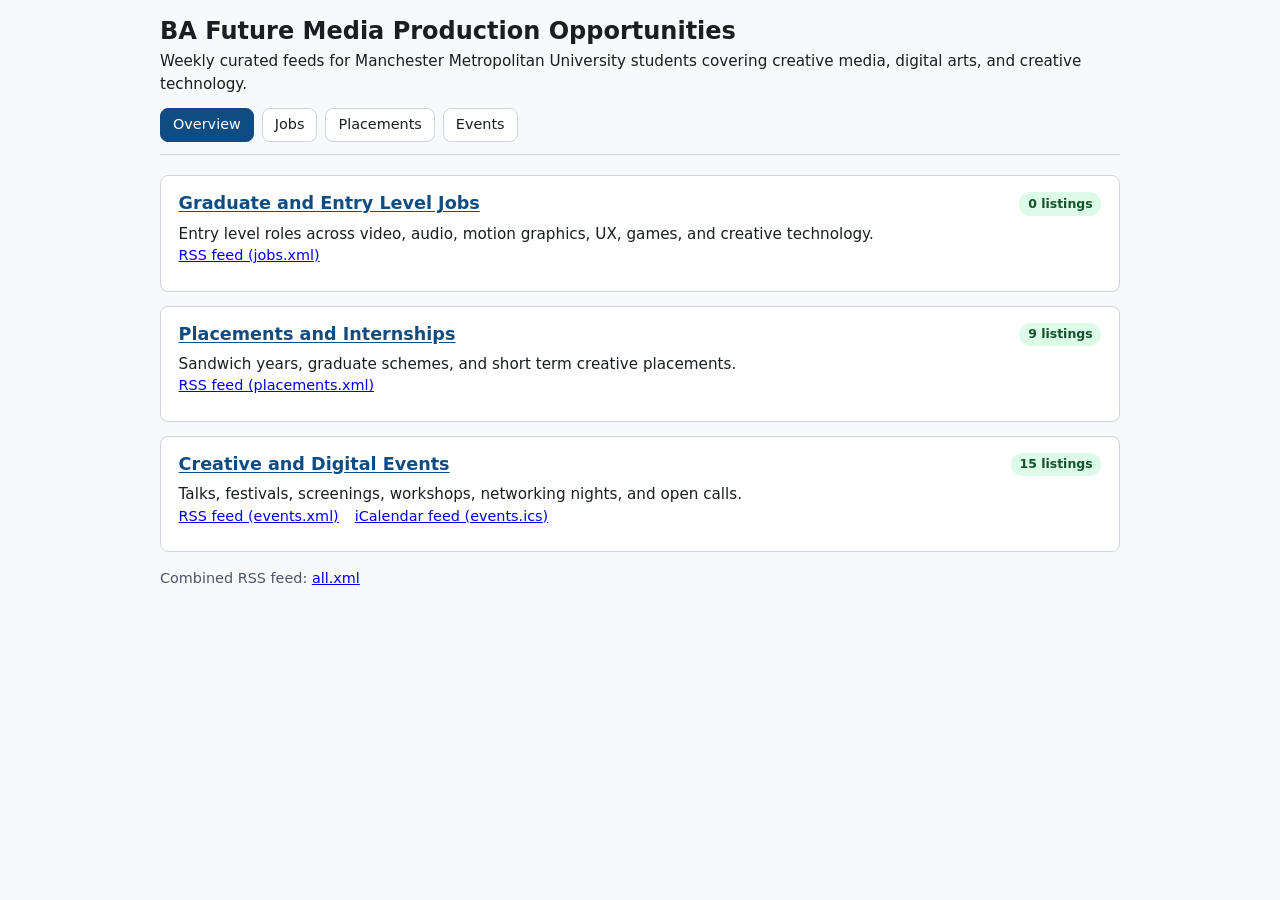
==== docs/index.html @ 9fe2b88a "Initial fmp-opportunities setup" ====
<!DOCTYPE html>
<html lang="en-GB">
<head>
  <meta charset="utf-8">
  <meta name="viewport" content="width=device-width, initial-scale=1">
  <title>FMP Opportunities Hub</title>
  <link rel="stylesheet" href="styles.css">
</head>
<body>
  <div class="container">
    <header class="page-header">
      <h1>BA Future Media Production Opportunities</h1>
      <p class="card-summary">
        Weekly curated feeds for Manchester Metropolitan University students covering creative media, digital arts, and creative technology.
      </p>
      <nav class="nav-links" aria-label="Opportunity feeds">
        <a href="index.html" aria-current="page">Overview</a>
        <a href="jobs.html">Jobs</a>
        <a href="placements.html">Placements</a>
        <a href="events.html">Events</a>
      </nav>
    </header>

    <main>
      <ul class="listings">
        <li class="card">
          <div class="card-header">
            <h2 class="card-title"><a href="jobs.html">Graduate and Entry Level Jobs</a></h2>
            <span class="badge badge-new" id="count-jobs">Loading</span>
          </div>
          <p class="card-summary">Entry level roles across video, audio, motion graphics, UX, games, and creative technology.</p>
          <p class="card-meta"><a href="jobs.xml">RSS feed (jobs.xml)</a></p>
        </li>
        <li class="card">
          <div class="card-header">
            <h2 class="card-title"><a href="placements.html">Placements and Internships</a></h2>
            <span class="badge badge-new" id="count-placements">Loading</span>
          </div>
          <p class="card-summary">Sandwich years, graduate schemes, and short term creative placements.</p>
          <p class="card-meta"><a href="placements.xml">RSS feed (placements.xml)</a></p>
        </li>
        <li class="card">
          <div class="card-header">
            <h2 class="card-title"><a href="events.html">Creative and Digital Events</a></h2>
            <span class="badge badge-new" id="count-events">Loading</span>
          </div>
          <p class="card-summary">Talks, festivals, screenings, workshops, networking nights, and open calls.</p>
          <p class="card-meta">
            <a href="events.xml">RSS feed (events.xml)</a>
            <a href="events.ics">iCalendar feed (events.ics)</a>
          </p>
        </li>
      </ul>
      <p class="status-bar" style="margin-top: 1rem;">
        Combined RSS feed: <a href="all.xml">all.xml</a>
      </p>
    </main>
  </div>
  <script>
    (function () {
      ["jobs", "placements", "events"].forEach(function (tool) {
        var el = document.getElementById("count-" + tool);
        if (!el) return;
        fetch(tool + ".json")
          .then(function (r) { return r.ok ? r.json() : null; })
          .then(function (data) {
            el.textContent = data && typeof data.count === "number"
              ? data.count + " listings"
              : "Not yet generated";
          })
          .catch(function () {
            el.textContent = "Not yet generated";
          });
      });
    })();
  </script>
</body>
</html>
---- docs/styles.css ----
:root {
  --bg: #f8f9fa;
  --surface: #ffffff;
  --text: #1a1d21;
  --muted: #4b5563;
  --border: #d1d5db;
  --accent: #0f4c81;
  --accent-contrast: #ffffff;
  --focus-ring: #2563eb;
  --badge-new-bg: #dcfce7;
  --badge-new-text: #14532d;
  --badge-soon-bg: #fef3c7;
  --badge-soon-text: #78350f;
  --badge-remote-bg: #e0f2fe;
  --badge-remote-text: #0c4a6e;
  --radius: 8px;
  --max-width: 960px;
}

*,
*::before,
*::after {
  box-sizing: border-box;
}

body {
  margin: 0;
  padding: 1rem;
  font-family: system-ui, -apple-system, "Segoe UI", Roboto, sans-serif;
  font-size: 1rem;
  line-height: 1.5;
  color: var(--text);
  background-color: var(--bg);
}

.container {
  max-width: var(--max-width);
  margin: 0 auto;
}

.page-header {
  margin-bottom: 1.25rem;
  padding-bottom: 0.75rem;
  border-bottom: 1px solid var(--border);
}

.page-header h1 {
  margin: 0 0 0.25rem;
  font-size: 1.5rem;
  line-height: 1.25;
}

.meta-row {
  display: flex;
  flex-wrap: wrap;
  gap: 0.75rem 1.25rem;
  align-items: center;
  font-size: 0.9rem;
  color: var(--muted);
}

.meta-row a {
  color: var(--accent);
  font-weight: 600;
}

.nav-links {
  display: flex;
  flex-wrap: wrap;
  gap: 0.5rem;
  margin-top: 0.75rem;
}

.nav-links a {
  display: inline-block;
  padding: 0.35rem 0.75rem;
  border: 1px solid var(--border);
  border-radius: var(--radius);
  background: var(--surface);
  color: var(--text);
  text-decoration: none;
  font-size: 0.9rem;
  font-weight: 500;
}

.nav-links a[aria-current="page"] {
  background: var(--accent);
  color: var(--accent-contrast);
  border-color: var(--accent);
}

.controls {
  display: grid;
  grid-template-columns: repeat(auto-fit, minmax(180px, 1fr));
  gap: 0.75rem;
  padding: 1rem;
  margin-bottom: 1rem;
  background: var(--surface);
  border: 1px solid var(--border);
  border-radius: var(--radius);
}

.control-group {
  display: flex;
  flex-direction: column;
  gap: 0.25rem;
}

.control-group label {
  font-size: 0.85rem;
  font-weight: 600;
  color: var(--text);
}

.control-group input,
.control-group select {
  width: 100%;
  padding: 0.45rem 0.6rem;
  font-size: 0.95rem;
  color: var(--text);
  background: var(--surface);
  border: 1px solid var(--border);
  border-radius: 6px;
}

.checkbox-group {
  display: flex;
  align-items: center;
  gap: 0.5rem;
  padding-top: 1.4rem;
}

.checkbox-group input[type="checkbox"] {
  width: 1.1rem;
  height: 1.1rem;
}

a:focus-visible,
button:focus-visible,
input:focus-visible,
select:focus-visible {
  outline: 3px solid var(--focus-ring);
  outline-offset: 2px;
}

.status-bar {
  margin: 0 0 0.75rem;
  font-size: 0.9rem;
  color: var(--muted);
}

.listings {
  list-style: none;
  margin: 0;
  padding: 0;
  display: grid;
  gap: 0.85rem;
}

.card {
  background: var(--surface);
  border: 1px solid var(--border);
  border-radius: var(--radius);
  padding: 1rem 1.1rem;
}

.card.closing-soon {
  border-left: 4px solid #b45309;
}

.card-header {
  display: flex;
  flex-wrap: wrap;
  justify-content: space-between;
  align-items: flex-start;
  gap: 0.5rem;
  margin-bottom: 0.4rem;
}

.card-title {
  margin: 0;
  font-size: 1.1rem;
  line-height: 1.35;
}

.card-title a {
  color: var(--accent);
  text-decoration: underline;
  text-underline-offset: 2px;
}

.badges {
  display: flex;
  flex-wrap: wrap;
  gap: 0.35rem;
}

.badge {
  display: inline-block;
  padding: 0.15rem 0.55rem;
  border-radius: 999px;
  font-size: 0.78rem;
  font-weight: 600;
}

.badge-new {
  background: var(--badge-new-bg);
  color: var(--badge-new-text);
}

.badge-soon {
  background: var(--badge-soon-bg);
  color: var(--badge-soon-text);
}

.badge-remote {
  background: var(--badge-remote-bg);
  color: var(--badge-remote-text);
}

.card-meta {
  display: flex;
  flex-wrap: wrap;
  gap: 0.4rem 1rem;
  margin: 0 0 0.5rem;
  font-size: 0.9rem;
  color: var(--muted);
}

.card-summary {
  margin: 0;
  font-size: 0.95rem;
  color: var(--text);
}

.empty-state {
  padding: 2rem;
  text-align: center;
  background: var(--surface);
  border: 1px solid var(--border);
  border-radius: var(--radius);
  color: var(--muted);
}
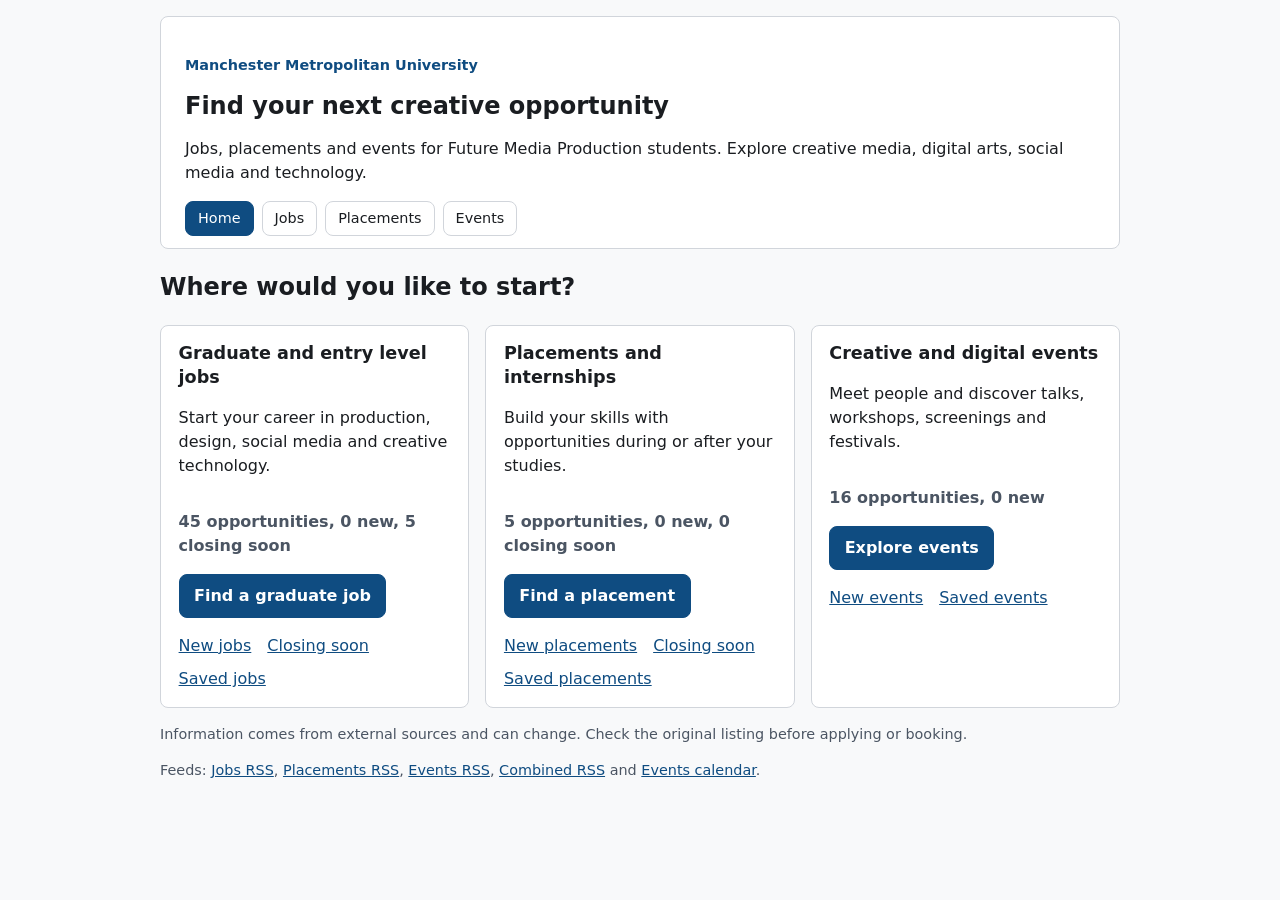
==== commit 11858fb5: "Improve student opportunity website Co-authored-by: Copilot <223556219+Copilot@users.noreply.github." ====
--- a/docs/index.html
+++ b/docs/index.html
@@ -8,71 +8,47 @@
 </head>
 <body>
   <div class="container">
-    <header class="page-header">
-      <h1>BA Future Media Production Opportunities</h1>
-      <p class="card-summary">
-        Weekly curated feeds for Manchester Metropolitan University students covering creative media, digital arts, and creative technology.
-      </p>
+    <header class="page-header hero">
+      <p class="eyebrow">Manchester Metropolitan University</p>
+      <h1>Find your next creative opportunity</h1>
+      <p>Jobs, placements and events for Future Media Production students. Explore creative media, digital arts, social media and technology.</p>
       <nav class="nav-links" aria-label="Opportunity feeds">
-        <a href="index.html" aria-current="page">Overview</a>
+        <a href="index.html" aria-current="page">Home</a>
         <a href="jobs.html">Jobs</a>
         <a href="placements.html">Placements</a>
         <a href="events.html">Events</a>
       </nav>
     </header>
-
     <main>
-      <ul class="listings">
-        <li class="card">
-          <div class="card-header">
-            <h2 class="card-title"><a href="jobs.html">Graduate and Entry Level Jobs</a></h2>
-            <span class="badge badge-new" id="count-jobs">Loading</span>
-          </div>
-          <p class="card-summary">Entry level roles across video, audio, motion graphics, UX, games, and creative technology.</p>
-          <p class="card-meta"><a href="jobs.xml">RSS feed (jobs.xml)</a></p>
+      <h2>Where would you like to start?</h2>
+      <ul class="home-grid">
+        <li class="card home-card">
+          <h3 class="card-title">Graduate and entry level jobs</h3>
+          <p>Start your career in production, design, social media and creative technology.</p>
+          <p id="count-jobs" class="home-count" role="status">Loading opportunities</p>
+          <a class="button button-primary" href="jobs.html">Find a graduate job</a>
+          <div class="quick-links"><a href="jobs.html?view=new">New jobs</a><a href="jobs.html?view=closing">Closing soon</a><a href="jobs.html?view=saved">Saved jobs</a></div>
         </li>
-        <li class="card">
-          <div class="card-header">
-            <h2 class="card-title"><a href="placements.html">Placements and Internships</a></h2>
-            <span class="badge badge-new" id="count-placements">Loading</span>
-          </div>
-          <p class="card-summary">Sandwich years, graduate schemes, and short term creative placements.</p>
-          <p class="card-meta"><a href="placements.xml">RSS feed (placements.xml)</a></p>
+        <li class="card home-card">
+          <h3 class="card-title">Placements and internships</h3>
+          <p>Build your skills with opportunities during or after your studies.</p>
+          <p id="count-placements" class="home-count" role="status">Loading opportunities</p>
+          <a class="button button-primary" href="placements.html">Find a placement</a>
+          <div class="quick-links"><a href="placements.html?view=new">New placements</a><a href="placements.html?view=closing">Closing soon</a><a href="placements.html?view=saved">Saved placements</a></div>
         </li>
-        <li class="card">
-          <div class="card-header">
-            <h2 class="card-title"><a href="events.html">Creative and Digital Events</a></h2>
-            <span class="badge badge-new" id="count-events">Loading</span>
-          </div>
-          <p class="card-summary">Talks, festivals, screenings, workshops, networking nights, and open calls.</p>
-          <p class="card-meta">
-            <a href="events.xml">RSS feed (events.xml)</a>
-            <a href="events.ics">iCalendar feed (events.ics)</a>
-          </p>
+        <li class="card home-card">
+          <h3 class="card-title">Creative and digital events</h3>
+          <p>Meet people and discover talks, workshops, screenings and festivals.</p>
+          <p id="count-events" class="home-count" role="status">Loading opportunities</p>
+          <a class="button button-primary" href="events.html">Explore events</a>
+          <div class="quick-links"><a href="events.html?view=new">New events</a><a href="events.html?view=saved">Saved events</a></div>
         </li>
       </ul>
-      <p class="status-bar" style="margin-top: 1rem;">
-        Combined RSS feed: <a href="all.xml">all.xml</a>
-      </p>
+      <p class="notice">Information comes from external sources and can change. Check the original listing before applying or booking.</p>
+      <p class="status-bar">Feeds: <a href="jobs.xml">Jobs RSS</a>, <a href="placements.xml">Placements RSS</a>, <a href="events.xml">Events RSS</a>, <a href="all.xml">Combined RSS</a> and <a href="events.ics">Events calendar</a>.</p>
     </main>
   </div>
-  <script>
-    (function () {
-      ["jobs", "placements", "events"].forEach(function (tool) {
-        var el = document.getElementById("count-" + tool);
-        if (!el) return;
-        fetch(tool + ".json")
-          .then(function (r) { return r.ok ? r.json() : null; })
-          .then(function (data) {
-            el.textContent = data && typeof data.count === "number"
-              ? data.count + " listings"
-              : "Not yet generated";
-          })
-          .catch(function () {
-            el.textContent = "Not yet generated";
-          });
-      });
-    })();
-  </script>
+  <script src="listing-utils.js"></script>
+  <script src="home.js"></script>
 </body>
 </html>
--- a/docs/styles.css
+++ b/docs/styles.css
@@ -33,6 +33,122 @@
   background-color: var(--bg);
 }
 
+.hero {
+  padding: 1.5rem;
+  border: 1px solid var(--border);
+  border-radius: var(--radius);
+  background: var(--surface);
+}
+
+.hero h1 {
+  font-size: clamp(1.7rem, 5vw, 2.5rem);
+}
+
+.eyebrow {
+  color: var(--accent);
+  font-size: 0.9rem;
+  font-weight: 700;
+}
+
+.home-grid {
+  display: grid;
+  grid-template-columns: repeat(auto-fit, minmax(min(100%, 250px), 1fr));
+  gap: 1rem;
+  list-style: none;
+  padding: 0;
+}
+
+.home-card {
+  display: flex;
+  flex-direction: column;
+  align-items: flex-start;
+}
+
+.home-count {
+  color: var(--muted);
+  font-weight: 600;
+}
+
+.quick-links {
+  display: flex;
+  flex-wrap: wrap;
+  gap: 0.6rem 1rem;
+  margin-top: 1rem;
+}
+
+.quick-links a,
+.status-bar a {
+  color: var(--accent);
+}
+
+.notice {
+  color: var(--muted);
+  font-size: 0.9rem;
+}
+
+.button {
+  display: inline-flex;
+  align-items: center;
+  justify-content: center;
+  min-height: 44px;
+  padding: 0.55rem 0.9rem;
+  border: 1px solid var(--accent);
+  border-radius: var(--radius);
+  font: inherit;
+  font-weight: 600;
+  cursor: pointer;
+  text-decoration: none;
+}
+
+.button-primary {
+  color: var(--accent-contrast);
+  background: var(--accent);
+}
+
+.button-secondary {
+  color: var(--accent);
+  background: var(--surface);
+}
+
+.save-button[aria-pressed="true"] {
+  color: var(--badge-new-text);
+  border-color: var(--badge-new-text);
+  background: var(--badge-new-bg);
+}
+
+.card-details {
+  display: grid;
+  grid-template-columns: repeat(auto-fit, minmax(min(100%, 180px), 1fr));
+  gap: 0.5rem 1rem;
+  margin: 0.75rem 0;
+}
+
+.card-details dt {
+  color: var(--muted);
+  font-size: 0.85rem;
+  font-weight: 600;
+}
+
+.card-details dd {
+  margin: 0;
+}
+
+.card-actions {
+  display: flex;
+  flex-wrap: wrap;
+  gap: 0.5rem;
+  margin-top: 1rem;
+}
+
+.visually-hidden {
+  position: absolute;
+  width: 1px;
+  height: 1px;
+  overflow: hidden;
+  clip: rect(0, 0, 0, 0);
+  white-space: nowrap;
+}
+
 .container {
   max-width: var(--max-width);
   margin: 0 auto;
@@ -90,14 +206,29 @@
 }
 
 .controls {
-  display: grid;
-  grid-template-columns: repeat(auto-fit, minmax(180px, 1fr));
-  gap: 0.75rem;
   padding: 1rem;
   margin-bottom: 1rem;
   background: var(--surface);
   border: 1px solid var(--border);
   border-radius: var(--radius);
+}
+
+.more-filters {
+  margin-top: 0.75rem;
+}
+
+.more-filters summary {
+  color: var(--accent);
+  cursor: pointer;
+  font-weight: 600;
+  min-height: 44px;
+  padding: 0.65rem 0;
+}
+
+.filter-grid {
+  display: grid;
+  grid-template-columns: repeat(auto-fit, minmax(min(100%, 180px), 1fr));
+  gap: 0.75rem;
 }
 
 .control-group {
@@ -127,7 +258,7 @@
   display: flex;
   align-items: center;
   gap: 0.5rem;
-  padding-top: 1.4rem;
+  min-height: 44px;
 }
 
 .checkbox-group input[type="checkbox"] {
@@ -241,3 +372,44 @@
   border-radius: var(--radius);
   color: var(--muted);
 }
+
+.map-section {
+  margin-bottom: 1rem;
+  padding: 1rem;
+  background: var(--surface);
+  border: 1px solid var(--border);
+  border-radius: var(--radius);
+}
+
+.map-section summary {
+  cursor: pointer;
+  color: var(--accent);
+  font-weight: 600;
+}
+
+.map-section p {
+  margin: 0.75rem 0;
+}
+
+.map {
+  height: 360px;
+  max-width: 100%;
+}
+
+.map-marker {
+  display: grid;
+  place-items: center;
+  border: 2px solid white;
+  border-radius: 50%;
+  background: #0f4c81;
+  color: white;
+  font-weight: bold;
+  box-shadow: 0 1px 4px #333;
+}
+
+.map-section summary:focus-visible,
+.more-filters summary:focus-visible,
+.map a:focus-visible {
+  outline: 3px solid var(--focus-ring);
+  outline-offset: 2px;
+}
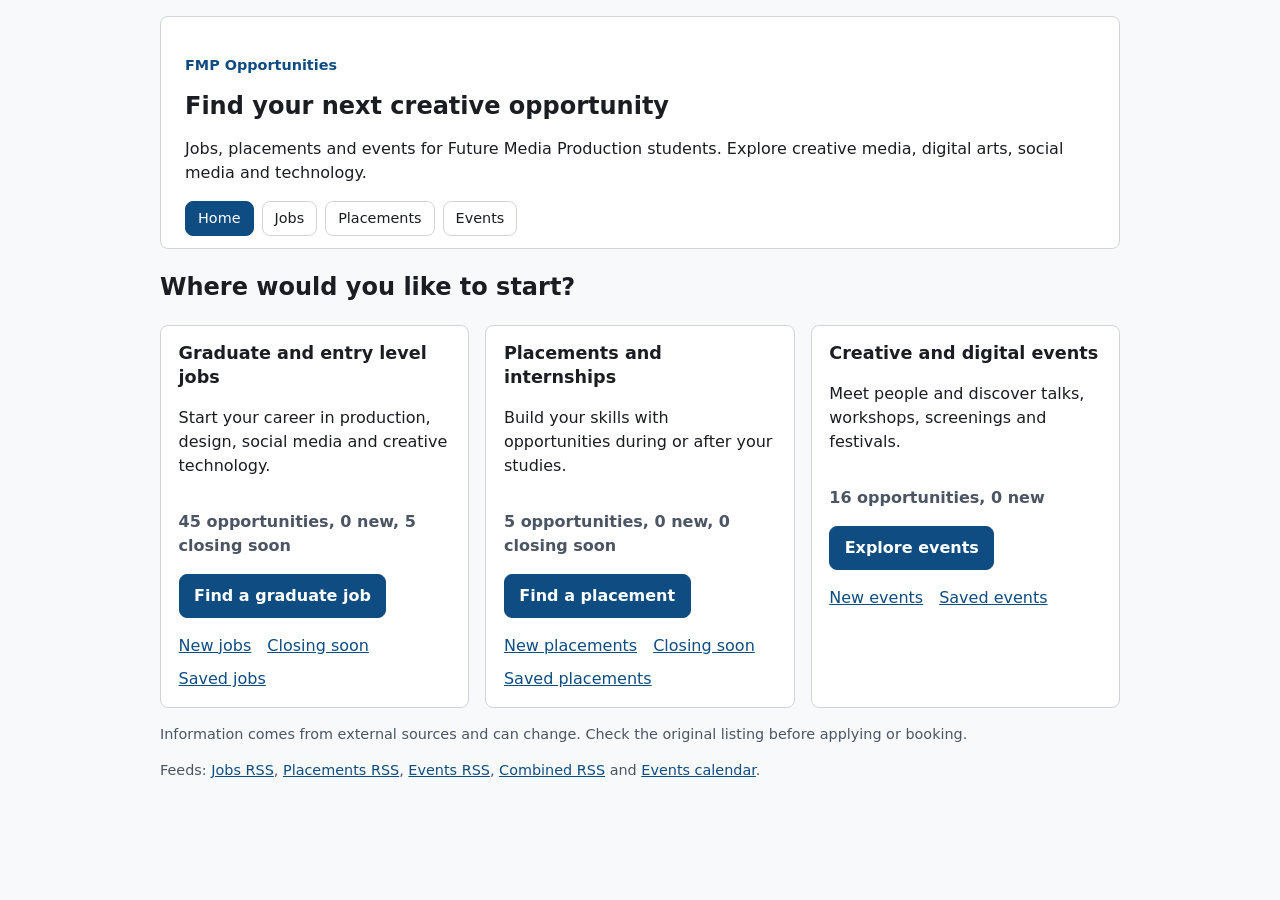
==== commit 57cd6e72: "Remove university branding from site Co-authored-by: Copilot <223556219+Copilot@users.noreply.github" ====
--- a/docs/index.html
+++ b/docs/index.html
@@ -9,7 +9,7 @@
 <body>
   <div class="container">
     <header class="page-header hero">
-      <p class="eyebrow">Manchester Metropolitan University</p>
+      <p class="eyebrow">FMP Opportunities</p>
       <h1>Find your next creative opportunity</h1>
       <p>Jobs, placements and events for Future Media Production students. Explore creative media, digital arts, social media and technology.</p>
       <nav class="nav-links" aria-label="Opportunity feeds">
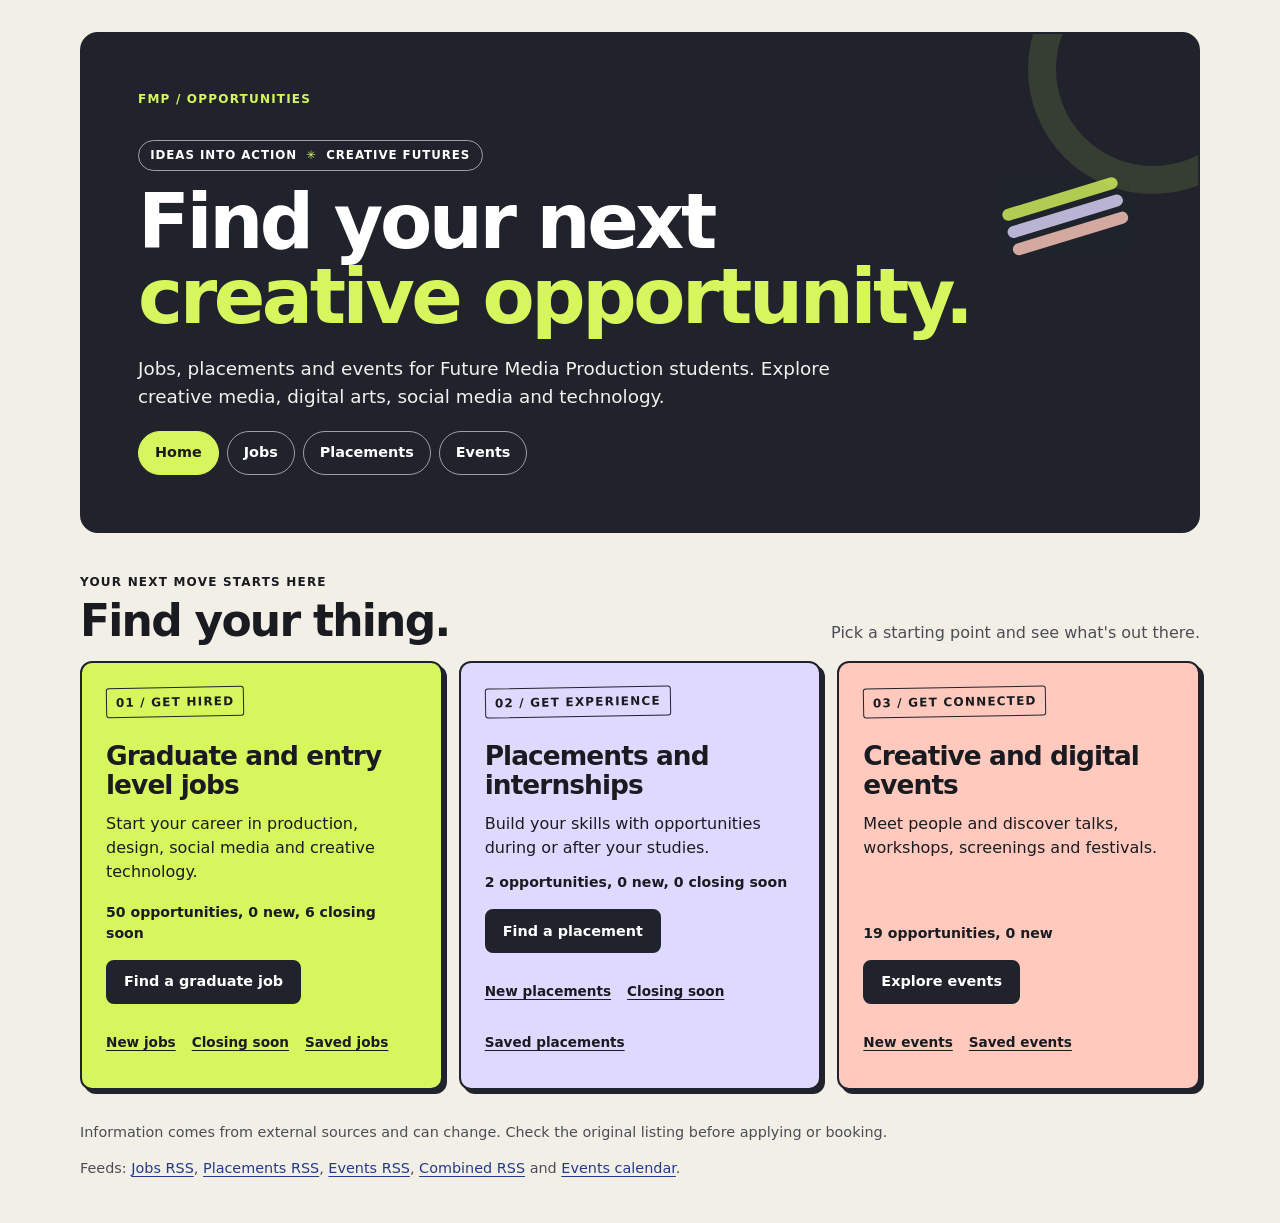
==== commit 0ac513c8: "Refresh site design and improve opportunity sources Co-authored-by: Copilot <223556219+Copilot@users" ====
--- a/docs/index.html
+++ b/docs/index.html
@@ -7,11 +7,13 @@
   <link rel="stylesheet" href="styles.css">
 </head>
 <body>
+  <a class="skip-link" href="#main-content">Skip to content</a>
   <div class="container">
     <header class="page-header hero">
-      <p class="eyebrow">FMP Opportunities</p>
-      <h1>Find your next creative opportunity</h1>
-      <p>Jobs, placements and events for Future Media Production students. Explore creative media, digital arts, social media and technology.</p>
+      <p class="eyebrow">FMP / Opportunities</p>
+      <p class="hero-label">Ideas into action <span aria-hidden="true">✳</span> Creative futures</p>
+      <h1>Find your next <span class="hero-highlight">creative opportunity.</span></h1>
+      <p class="hero-intro">Jobs, placements and events for Future Media Production students. Explore creative media, digital arts, social media and technology.</p>
       <nav class="nav-links" aria-label="Opportunity feeds">
         <a href="index.html" aria-current="page">Home</a>
         <a href="jobs.html">Jobs</a>
@@ -19,10 +21,17 @@
         <a href="events.html">Events</a>
       </nav>
     </header>
-    <main>
-      <h2>Where would you like to start?</h2>
+    <main id="main-content">
+      <div class="section-heading">
+        <div>
+          <p class="section-kicker">Your next move starts here</p>
+          <h2>Find your thing.</h2>
+        </div>
+        <p>Pick a starting point and see what's out there.</p>
+      </div>
       <ul class="home-grid">
         <li class="card home-card">
+          <p class="card-label" aria-hidden="true">01 / Get hired</p>
           <h3 class="card-title">Graduate and entry level jobs</h3>
           <p>Start your career in production, design, social media and creative technology.</p>
           <p id="count-jobs" class="home-count" role="status">Loading opportunities</p>
@@ -30,6 +39,7 @@
           <div class="quick-links"><a href="jobs.html?view=new">New jobs</a><a href="jobs.html?view=closing">Closing soon</a><a href="jobs.html?view=saved">Saved jobs</a></div>
         </li>
         <li class="card home-card">
+          <p class="card-label" aria-hidden="true">02 / Get experience</p>
           <h3 class="card-title">Placements and internships</h3>
           <p>Build your skills with opportunities during or after your studies.</p>
           <p id="count-placements" class="home-count" role="status">Loading opportunities</p>
@@ -37,6 +47,7 @@
           <div class="quick-links"><a href="placements.html?view=new">New placements</a><a href="placements.html?view=closing">Closing soon</a><a href="placements.html?view=saved">Saved placements</a></div>
         </li>
         <li class="card home-card">
+          <p class="card-label" aria-hidden="true">03 / Get connected</p>
           <h3 class="card-title">Creative and digital events</h3>
           <p>Meet people and discover talks, workshops, screenings and festivals.</p>
           <p id="count-events" class="home-count" role="status">Loading opportunities</p>
--- a/docs/styles.css
+++ b/docs/styles.css
@@ -1,20 +1,23 @@
 :root {
-  --bg: #f8f9fa;
-  --surface: #ffffff;
-  --text: #1a1d21;
-  --muted: #4b5563;
-  --border: #d1d5db;
-  --accent: #0f4c81;
+  --bg: #f2efe7;
+  --surface: #fffefa;
+  --text: #191b21;
+  --muted: #4b4d56;
+  --border: #c9c6be;
+  --accent: #20232c;
   --accent-contrast: #ffffff;
-  --focus-ring: #2563eb;
-  --badge-new-bg: #dcfce7;
-  --badge-new-text: #14532d;
-  --badge-soon-bg: #fef3c7;
-  --badge-soon-text: #78350f;
-  --badge-remote-bg: #e0f2fe;
-  --badge-remote-text: #0c4a6e;
-  --radius: 8px;
-  --max-width: 960px;
+  --focus-ring: #7440d5;
+  --lime: #d7f65d;
+  --lilac: #e0d9ff;
+  --coral: #ffcabd;
+  --badge-new-bg: #ddf5bc;
+  --badge-new-text: #173d22;
+  --badge-soon-bg: #ffdfb8;
+  --badge-soon-text: #603000;
+  --badge-remote-bg: #d9e8ff;
+  --badge-remote-text: #153763;
+  --radius: 12px;
+  --max-width: 1120px;
 }
 
 *,
@@ -25,60 +28,305 @@
 
 body {
   margin: 0;
-  padding: 1rem;
+  padding: clamp(0.75rem, 3vw, 2rem);
   font-family: system-ui, -apple-system, "Segoe UI", Roboto, sans-serif;
   font-size: 1rem;
   line-height: 1.5;
   color: var(--text);
   background-color: var(--bg);
+  background-image: radial-gradient(#d5d0c4 0.7px, transparent 0.7px);
+  background-size: 18px 18px;
+}
+
+a {
+  color: #233a89;
+  text-underline-offset: 3px;
+}
+
+a:hover {
+  text-decoration-thickness: 2px;
+}
+
+.skip-link {
+  position: absolute;
+  z-index: 1000;
+  top: 0.5rem;
+  left: 0.5rem;
+  padding: 0.75rem 1rem;
+  color: var(--text);
+  background: var(--lime);
+  border: 2px solid var(--text);
+  transform: translateY(-200%);
+}
+
+.skip-link:focus {
+  transform: translateY(0);
+}
+
+.container {
+  max-width: var(--max-width);
+  margin: 0 auto;
+}
+
+.page-header {
+  position: relative;
+  overflow: hidden;
+  margin-bottom: 1.5rem;
+  padding: clamp(1.25rem, 3vw, 2.25rem);
+  border: 2px solid var(--accent);
+  border-radius: 18px;
+  color: #ffffff;
+  background: #20232c;
+}
+
+.page-header::after {
+  position: absolute;
+  top: -90px;
+  right: -80px;
+  width: 250px;
+  height: 250px;
+  border: 28px solid rgba(215, 246, 93, 0.12);
+  border-radius: 50%;
+  content: "";
+  pointer-events: none;
+}
+
+.page-header > * {
+  position: relative;
+  z-index: 1;
+}
+
+.page-header h1 {
+  max-width: 20ch;
+  margin: 0 0 0.5rem;
+  font-size: clamp(2rem, 4vw, 3.2rem);
+  line-height: 1.05;
+  letter-spacing: -0.045em;
+}
+
+.page-header > p:not(.eyebrow):not(.hero-label):not(.page-kicker) {
+  max-width: 62ch;
+  color: #f2f1ed;
+}
+
+.eyebrow,
+.page-kicker,
+.section-kicker,
+.card-label {
+  margin: 0;
+  font-size: 0.75rem;
+  font-weight: 800;
+  letter-spacing: 0.1em;
+  text-transform: uppercase;
+}
+
+.eyebrow,
+.page-kicker {
+  color: var(--lime);
+}
+
+.page-kicker {
+  margin-bottom: 1.1rem;
+}
+
+.page-kicker a {
+  color: inherit;
+}
+
+.page-kicker span {
+  margin: 0 0.4rem;
 }
 
 .hero {
-  padding: 1.5rem;
+  padding: clamp(1.5rem, 5vw, 3.5rem);
+}
+
+.hero::before {
+  position: absolute;
+  top: 32%;
+  right: 7%;
+  width: 120px;
+  height: 12px;
+  border-radius: 999px;
+  background: var(--lime);
+  box-shadow: 0 18px 0 var(--lilac), 0 36px 0 var(--coral);
+  content: "";
+  opacity: 0.8;
+  transform: rotate(-17deg);
+  pointer-events: none;
+}
+
+.hero-label {
+  display: inline-block;
+  margin: 2rem 0 0.9rem;
+  padding: 0.35rem 0.7rem;
+  border: 1px solid #9fa0a4;
+  border-radius: 999px;
+  color: #ffffff;
+  font-size: 0.74rem;
+  font-weight: 700;
+  letter-spacing: 0.08em;
+  text-transform: uppercase;
+}
+
+.hero-label span {
+  color: var(--lime);
+  margin: 0 0.25rem;
+}
+
+.hero h1 {
+  max-width: 16ch;
+  font-size: clamp(2.6rem, 6vw, 4.75rem);
+  line-height: 0.98;
+}
+
+.hero-highlight {
+  color: var(--lime);
+}
+
+.hero-intro {
+  max-width: 55ch;
+  margin: 1.3rem 0;
+  font-size: clamp(1rem, 1.7vw, 1.15rem);
+}
+
+.meta-row {
+  display: flex;
+  flex-wrap: wrap;
+  gap: 0.6rem 1.25rem;
+  align-items: center;
+  color: #e4e5e9;
+  font-size: 0.9rem;
+}
+
+.meta-row a {
+  color: #ffffff;
+  font-weight: 600;
+}
+
+.nav-links {
+  display: flex;
+  flex-wrap: wrap;
+  gap: 0.5rem;
+  margin-top: 1.25rem;
+}
+
+.nav-links a {
+  display: inline-flex;
+  min-height: 44px;
+  align-items: center;
+  padding: 0.5rem 1rem;
+  border: 1px solid #9fa0a4;
+  border-radius: 999px;
+  color: #ffffff;
+  background: #20232c;
+  font-size: 0.9rem;
+  font-weight: 700;
+  text-decoration: none;
+}
+
+.nav-links a:hover {
+  border-color: #ffffff;
+  background: #393d49;
+}
+
+.nav-links a[aria-current="page"] {
+  border-color: var(--lime);
+  color: var(--text);
+  background: var(--lime);
+}
+
+.section-heading {
+  display: flex;
+  flex-wrap: wrap;
+  justify-content: space-between;
+  align-items: end;
+  gap: 0.25rem 1rem;
+  margin: 2.5rem 0 1rem;
+}
+
+.section-heading h2 {
+  margin: 0.35rem 0 0;
+  font-size: clamp(1.8rem, 4vw, 2.75rem);
+  letter-spacing: -0.04em;
+  line-height: 1.1;
+}
+
+.section-heading > p {
+  margin: 0;
+  color: var(--muted);
+}
+
+.home-grid {
+  display: grid;
+  grid-template-columns: repeat(auto-fit, minmax(min(100%, 280px), 1fr));
+  gap: 1rem;
+  list-style: none;
+  margin: 0 0 2rem;
+  padding: 0;
+}
+
+.card {
+  padding: 1.2rem;
   border: 1px solid var(--border);
   border-radius: var(--radius);
+  color: var(--text);
   background: var(--surface);
 }
 
-.hero h1 {
-  font-size: clamp(1.7rem, 5vw, 2.5rem);
-}
-
-.eyebrow {
-  color: var(--accent);
-  font-size: 0.9rem;
-  font-weight: 700;
-}
-
-.home-grid {
-  display: grid;
-  grid-template-columns: repeat(auto-fit, minmax(min(100%, 250px), 1fr));
-  gap: 1rem;
-  list-style: none;
-  padding: 0;
-}
-
 .home-card {
   display: flex;
+  min-height: 330px;
   flex-direction: column;
   align-items: flex-start;
+  padding: 1.5rem;
+  border: 2px solid var(--accent);
+  box-shadow: 4px 4px 0 var(--accent);
+}
+
+.home-card:nth-child(1) { background: var(--lime); }
+.home-card:nth-child(2) { background: var(--lilac); }
+.home-card:nth-child(3) { background: var(--coral); }
+
+.card-label {
+  margin-bottom: 1.5rem;
+  padding: 0.3rem 0.55rem;
+  border: 1px solid var(--accent);
+  border-radius: 3px;
+  transform: rotate(-1deg);
+}
+
+.home-card .card-title {
+  max-width: 16ch;
+  font-size: 1.65rem;
+  letter-spacing: -0.035em;
+  line-height: 1.1;
+}
+
+.home-card > p:not(.card-label):not(.home-count) {
+  margin: 0.8rem 0;
 }
 
 .home-count {
-  color: var(--muted);
-  font-weight: 600;
+  margin: auto 0 1rem;
+  font-size: 0.88rem;
+  font-weight: 700;
 }
 
 .quick-links {
   display: flex;
   flex-wrap: wrap;
-  gap: 0.6rem 1rem;
+  gap: 0.4rem 1rem;
   margin-top: 1rem;
 }
 
-.quick-links a,
-.status-bar a {
-  color: var(--accent);
+.quick-links a {
+  display: inline-flex;
+  min-height: 44px;
+  align-items: center;
+  color: var(--text);
+  font-size: 0.85rem;
+  font-weight: 700;
 }
 
 .notice {
@@ -88,14 +336,15 @@
 
 .button {
   display: inline-flex;
+  min-height: 44px;
   align-items: center;
   justify-content: center;
-  min-height: 44px;
-  padding: 0.55rem 0.9rem;
-  border: 1px solid var(--accent);
-  border-radius: var(--radius);
+  padding: 0.55rem 1rem;
+  border: 2px solid var(--accent);
+  border-radius: 8px;
   font: inherit;
-  font-weight: 600;
+  font-size: 0.9rem;
+  font-weight: 750;
   cursor: pointer;
   text-decoration: none;
 }
@@ -105,9 +354,18 @@
   background: var(--accent);
 }
 
+.button-primary:hover {
+  color: var(--accent-contrast);
+  background: #414654;
+}
+
 .button-secondary {
-  color: var(--accent);
+  color: var(--text);
   background: var(--surface);
+}
+
+.button-secondary:hover {
+  background: #ece9e1;
 }
 
 .save-button[aria-pressed="true"] {
@@ -116,21 +374,137 @@
   background: var(--badge-new-bg);
 }
 
+.controls,
+.map-section {
+  margin-bottom: 1rem;
+  padding: 1.1rem;
+  border: 1px solid var(--border);
+  border-radius: var(--radius);
+  background: var(--surface);
+}
+
+.more-filters {
+  margin-top: 0.5rem;
+}
+
+.more-filters summary,
+.map-section summary {
+  min-height: 44px;
+  padding: 0.6rem 0;
+  color: var(--text);
+  font-weight: 700;
+  cursor: pointer;
+}
+
+.filter-grid {
+  display: grid;
+  grid-template-columns: repeat(auto-fit, minmax(min(100%, 180px), 1fr));
+  gap: 0.75rem;
+}
+
+.control-group {
+  display: flex;
+  flex-direction: column;
+  gap: 0.35rem;
+}
+
+.control-group label {
+  font-size: 0.85rem;
+  font-weight: 700;
+}
+
+.control-group input,
+.control-group select {
+  width: 100%;
+  min-height: 44px;
+  padding: 0.5rem 0.7rem;
+  border: 1px solid #74757b;
+  border-radius: 6px;
+  color: var(--text);
+  background: var(--surface);
+  font: inherit;
+  font-size: 0.95rem;
+}
+
+.checkbox-group {
+  display: flex;
+  min-height: 44px;
+  align-items: center;
+  gap: 0.5rem;
+}
+
+.checkbox-group input[type="checkbox"] {
+  width: 1.1rem;
+  height: 1.1rem;
+  accent-color: #303039;
+}
+
+a:focus-visible,
+button:focus-visible,
+input:focus-visible,
+select:focus-visible,
+summary:focus-visible,
+.card:focus-visible {
+  outline: 3px solid var(--focus-ring);
+  outline-offset: 3px;
+}
+
+.page-header a:focus-visible {
+  outline-color: #ffffff;
+}
+
+.status-bar {
+  margin: 0 0 0.75rem;
+  color: var(--muted);
+  font-size: 0.9rem;
+}
+
+.listings {
+  display: grid;
+  gap: 0.85rem;
+  list-style: none;
+  margin: 0;
+  padding: 0;
+}
+
+.card.closing-soon {
+  border-left: 5px solid #ad5806;
+}
+
+.card-header {
+  display: flex;
+  flex-wrap: wrap;
+  justify-content: space-between;
+  align-items: flex-start;
+  gap: 0.5rem;
+}
+
+.card-title {
+  margin: 0;
+  font-size: 1.2rem;
+  line-height: 1.3;
+}
+
 .card-details {
   display: grid;
   grid-template-columns: repeat(auto-fit, minmax(min(100%, 180px), 1fr));
   gap: 0.5rem 1rem;
-  margin: 0.75rem 0;
+  margin: 1rem 0;
 }
 
 .card-details dt {
   color: var(--muted);
-  font-size: 0.85rem;
-  font-weight: 600;
+  font-size: 0.8rem;
+  font-weight: 700;
 }
 
 .card-details dd {
   margin: 0;
+}
+
+.card-summary {
+  margin: 0;
+  font-size: 0.95rem;
 }
 
 .card-actions {
@@ -138,6 +512,52 @@
   flex-wrap: wrap;
   gap: 0.5rem;
   margin-top: 1rem;
+}
+
+.badges {
+  display: flex;
+  flex-wrap: wrap;
+  gap: 0.35rem;
+}
+
+.badge {
+  padding: 0.2rem 0.55rem;
+  border-radius: 5px;
+  font-size: 0.78rem;
+  font-weight: 700;
+}
+
+.badge-new { color: var(--badge-new-text); background: var(--badge-new-bg); }
+.badge-soon { color: var(--badge-soon-text); background: var(--badge-soon-bg); }
+.badge-remote { color: var(--badge-remote-text); background: var(--badge-remote-bg); }
+
+.empty-state {
+  padding: 2rem;
+  border: 1px solid var(--border);
+  border-radius: var(--radius);
+  color: var(--muted);
+  background: var(--surface);
+  text-align: center;
+}
+
+.map-section p {
+  margin: 0.75rem 0;
+}
+
+.map {
+  max-width: 100%;
+  height: 360px;
+}
+
+.map-marker {
+  display: grid;
+  place-items: center;
+  border: 2px solid #ffffff;
+  border-radius: 50%;
+  color: #ffffff;
+  background: #20232c;
+  font-weight: bold;
+  box-shadow: 0 1px 4px #333;
 }
 
 .visually-hidden {
@@ -149,267 +569,30 @@
   white-space: nowrap;
 }
 
-.container {
-  max-width: var(--max-width);
-  margin: 0 auto;
-}
-
-.page-header {
-  margin-bottom: 1.25rem;
-  padding-bottom: 0.75rem;
-  border-bottom: 1px solid var(--border);
-}
-
-.page-header h1 {
-  margin: 0 0 0.25rem;
-  font-size: 1.5rem;
-  line-height: 1.25;
-}
-
-.meta-row {
-  display: flex;
-  flex-wrap: wrap;
-  gap: 0.75rem 1.25rem;
-  align-items: center;
-  font-size: 0.9rem;
-  color: var(--muted);
-}
-
-.meta-row a {
-  color: var(--accent);
-  font-weight: 600;
-}
-
-.nav-links {
-  display: flex;
-  flex-wrap: wrap;
-  gap: 0.5rem;
-  margin-top: 0.75rem;
-}
-
-.nav-links a {
-  display: inline-block;
-  padding: 0.35rem 0.75rem;
-  border: 1px solid var(--border);
-  border-radius: var(--radius);
-  background: var(--surface);
-  color: var(--text);
-  text-decoration: none;
-  font-size: 0.9rem;
-  font-weight: 500;
-}
-
-.nav-links a[aria-current="page"] {
-  background: var(--accent);
-  color: var(--accent-contrast);
-  border-color: var(--accent);
-}
-
-.controls {
-  padding: 1rem;
-  margin-bottom: 1rem;
-  background: var(--surface);
-  border: 1px solid var(--border);
-  border-radius: var(--radius);
-}
-
-.more-filters {
-  margin-top: 0.75rem;
-}
-
-.more-filters summary {
-  color: var(--accent);
-  cursor: pointer;
-  font-weight: 600;
-  min-height: 44px;
-  padding: 0.65rem 0;
-}
-
-.filter-grid {
-  display: grid;
-  grid-template-columns: repeat(auto-fit, minmax(min(100%, 180px), 1fr));
-  gap: 0.75rem;
-}
-
-.control-group {
-  display: flex;
-  flex-direction: column;
-  gap: 0.25rem;
-}
-
-.control-group label {
-  font-size: 0.85rem;
-  font-weight: 600;
-  color: var(--text);
-}
-
-.control-group input,
-.control-group select {
-  width: 100%;
-  padding: 0.45rem 0.6rem;
-  font-size: 0.95rem;
-  color: var(--text);
-  background: var(--surface);
-  border: 1px solid var(--border);
-  border-radius: 6px;
-}
-
-.checkbox-group {
-  display: flex;
-  align-items: center;
-  gap: 0.5rem;
-  min-height: 44px;
-}
-
-.checkbox-group input[type="checkbox"] {
-  width: 1.1rem;
-  height: 1.1rem;
-}
-
-a:focus-visible,
-button:focus-visible,
-input:focus-visible,
-select:focus-visible {
-  outline: 3px solid var(--focus-ring);
-  outline-offset: 2px;
-}
-
-.status-bar {
-  margin: 0 0 0.75rem;
-  font-size: 0.9rem;
-  color: var(--muted);
-}
-
-.listings {
-  list-style: none;
-  margin: 0;
-  padding: 0;
-  display: grid;
-  gap: 0.85rem;
-}
-
-.card {
-  background: var(--surface);
-  border: 1px solid var(--border);
-  border-radius: var(--radius);
-  padding: 1rem 1.1rem;
-}
-
-.card.closing-soon {
-  border-left: 4px solid #b45309;
-}
-
-.card-header {
-  display: flex;
-  flex-wrap: wrap;
-  justify-content: space-between;
-  align-items: flex-start;
-  gap: 0.5rem;
-  margin-bottom: 0.4rem;
-}
-
-.card-title {
-  margin: 0;
-  font-size: 1.1rem;
-  line-height: 1.35;
-}
-
-.card-title a {
-  color: var(--accent);
-  text-decoration: underline;
-  text-underline-offset: 2px;
-}
-
-.badges {
-  display: flex;
-  flex-wrap: wrap;
-  gap: 0.35rem;
-}
-
-.badge {
-  display: inline-block;
-  padding: 0.15rem 0.55rem;
-  border-radius: 999px;
-  font-size: 0.78rem;
-  font-weight: 600;
-}
-
-.badge-new {
-  background: var(--badge-new-bg);
-  color: var(--badge-new-text);
-}
-
-.badge-soon {
-  background: var(--badge-soon-bg);
-  color: var(--badge-soon-text);
-}
-
-.badge-remote {
-  background: var(--badge-remote-bg);
-  color: var(--badge-remote-text);
-}
-
-.card-meta {
-  display: flex;
-  flex-wrap: wrap;
-  gap: 0.4rem 1rem;
-  margin: 0 0 0.5rem;
-  font-size: 0.9rem;
-  color: var(--muted);
-}
-
-.card-summary {
-  margin: 0;
-  font-size: 0.95rem;
-  color: var(--text);
-}
-
-.empty-state {
-  padding: 2rem;
-  text-align: center;
-  background: var(--surface);
-  border: 1px solid var(--border);
-  border-radius: var(--radius);
-  color: var(--muted);
-}
-
-.map-section {
-  margin-bottom: 1rem;
-  padding: 1rem;
-  background: var(--surface);
-  border: 1px solid var(--border);
-  border-radius: var(--radius);
-}
-
-.map-section summary {
-  cursor: pointer;
-  color: var(--accent);
-  font-weight: 600;
-}
-
-.map-section p {
-  margin: 0.75rem 0;
-}
-
-.map {
-  height: 360px;
-  max-width: 100%;
-}
-
-.map-marker {
-  display: grid;
-  place-items: center;
-  border: 2px solid white;
-  border-radius: 50%;
-  background: #0f4c81;
-  color: white;
-  font-weight: bold;
-  box-shadow: 0 1px 4px #333;
-}
-
-.map-section summary:focus-visible,
-.more-filters summary:focus-visible,
-.map a:focus-visible {
-  outline: 3px solid var(--focus-ring);
-  outline-offset: 2px;
-}
+@media (max-width: 1000px) {
+  .hero::before {
+    display: none;
+  }
+}
+
+@media (max-width: 600px) {
+  .page-header {
+    border-radius: 14px;
+  }
+
+  .hero-label {
+    margin-top: 1.5rem;
+  }
+
+  .section-heading {
+    margin-top: 2rem;
+  }
+
+  .home-card {
+    min-height: 0;
+  }
+
+  .home-count {
+    margin-top: 0.5rem;
+  }
+}
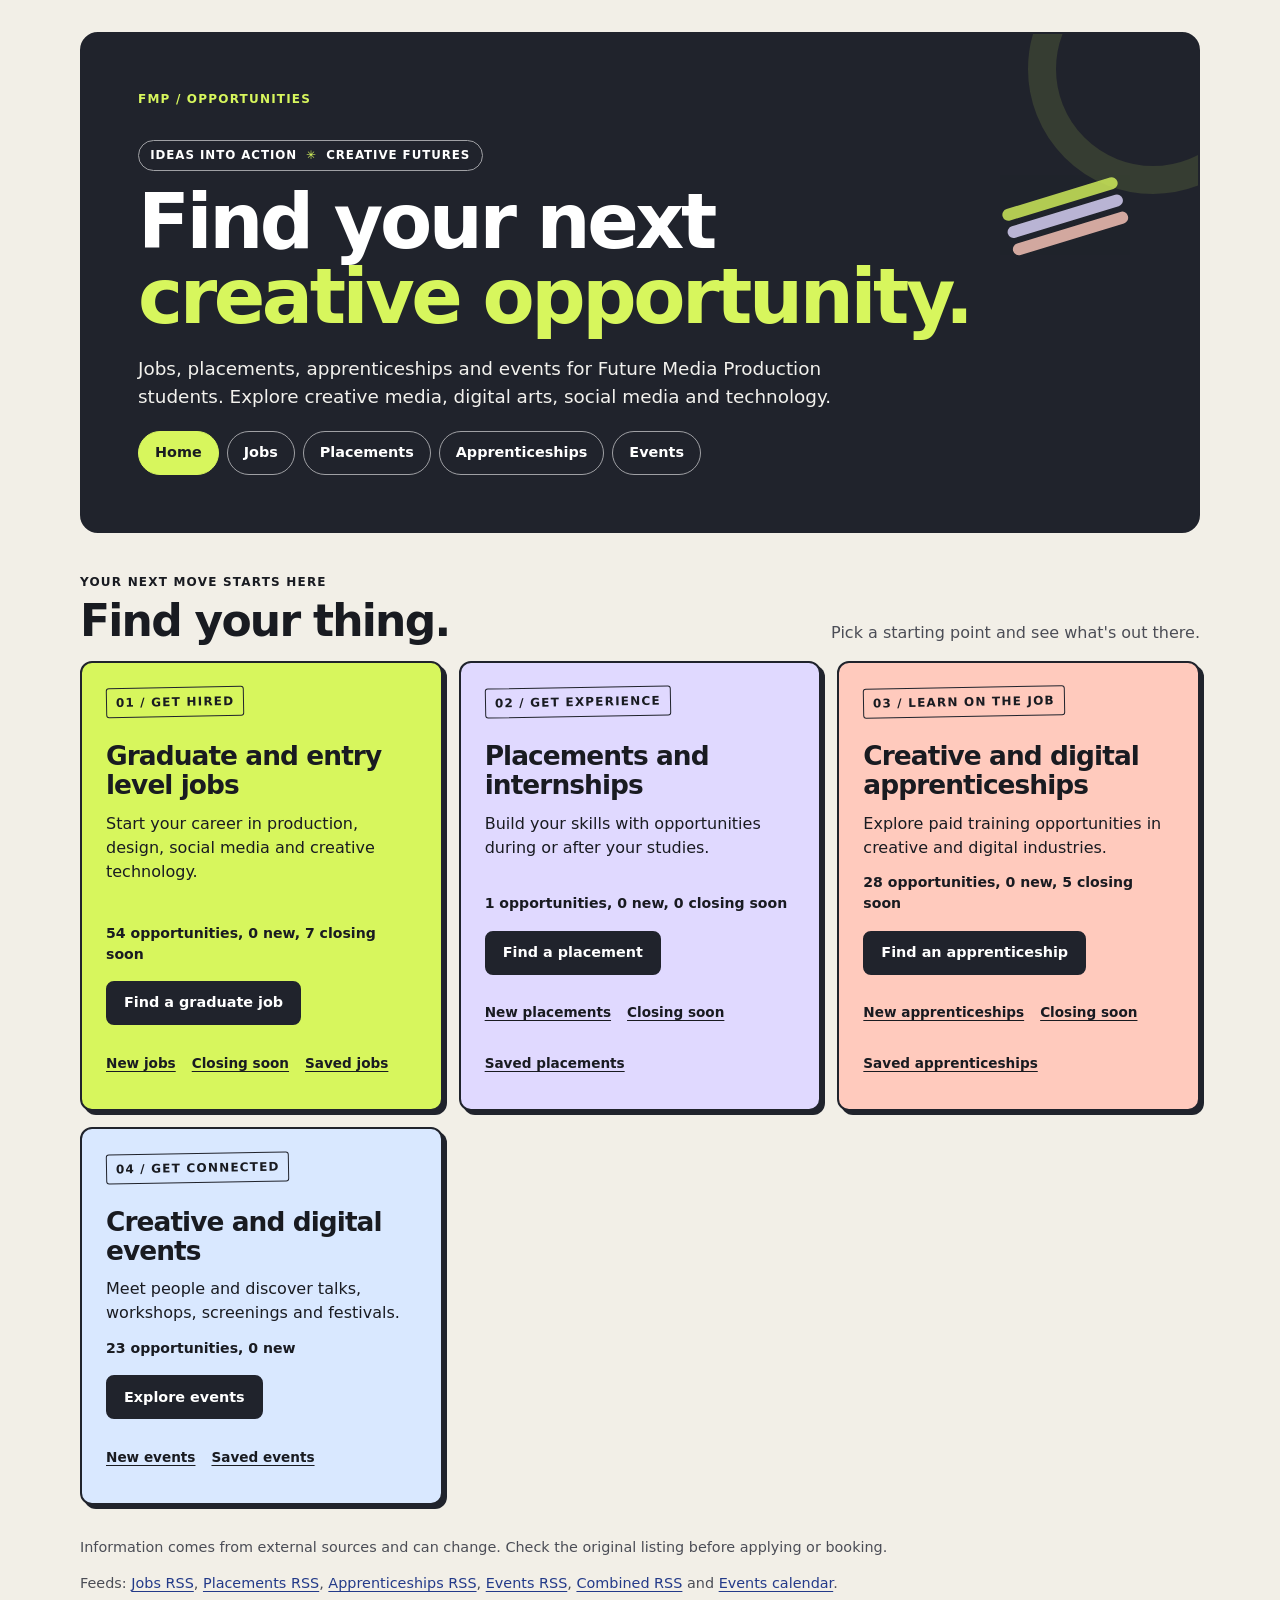
==== commit 768ef906: "Add apprenticeships and refresh opportunity feeds Co-authored-by: Copilot <223556219+Copilot@users.n" ====
--- a/docs/index.html
+++ b/docs/index.html
@@ -13,11 +13,12 @@
       <p class="eyebrow">FMP / Opportunities</p>
       <p class="hero-label">Ideas into action <span aria-hidden="true">✳</span> Creative futures</p>
       <h1>Find your next <span class="hero-highlight">creative opportunity.</span></h1>
-      <p class="hero-intro">Jobs, placements and events for Future Media Production students. Explore creative media, digital arts, social media and technology.</p>
+      <p class="hero-intro">Jobs, placements, apprenticeships and events for Future Media Production students. Explore creative media, digital arts, social media and technology.</p>
       <nav class="nav-links" aria-label="Opportunity feeds">
         <a href="index.html" aria-current="page">Home</a>
         <a href="jobs.html">Jobs</a>
         <a href="placements.html">Placements</a>
+        <a href="apprenticeships.html">Apprenticeships</a>
         <a href="events.html">Events</a>
       </nav>
     </header>
@@ -47,7 +48,15 @@
           <div class="quick-links"><a href="placements.html?view=new">New placements</a><a href="placements.html?view=closing">Closing soon</a><a href="placements.html?view=saved">Saved placements</a></div>
         </li>
         <li class="card home-card">
-          <p class="card-label" aria-hidden="true">03 / Get connected</p>
+          <p class="card-label" aria-hidden="true">03 / Learn on the job</p>
+          <h3 class="card-title">Creative and digital apprenticeships</h3>
+          <p>Explore paid training opportunities in creative and digital industries.</p>
+          <p id="count-apprenticeships" class="home-count" role="status">Loading opportunities</p>
+          <a class="button button-primary" href="apprenticeships.html">Find an apprenticeship</a>
+          <div class="quick-links"><a href="apprenticeships.html?view=new">New apprenticeships</a><a href="apprenticeships.html?view=closing">Closing soon</a><a href="apprenticeships.html?view=saved">Saved apprenticeships</a></div>
+        </li>
+        <li class="card home-card">
+          <p class="card-label" aria-hidden="true">04 / Get connected</p>
           <h3 class="card-title">Creative and digital events</h3>
           <p>Meet people and discover talks, workshops, screenings and festivals.</p>
           <p id="count-events" class="home-count" role="status">Loading opportunities</p>
@@ -56,7 +65,7 @@
         </li>
       </ul>
       <p class="notice">Information comes from external sources and can change. Check the original listing before applying or booking.</p>
-      <p class="status-bar">Feeds: <a href="jobs.xml">Jobs RSS</a>, <a href="placements.xml">Placements RSS</a>, <a href="events.xml">Events RSS</a>, <a href="all.xml">Combined RSS</a> and <a href="events.ics">Events calendar</a>.</p>
+      <p class="status-bar">Feeds: <a href="jobs.xml">Jobs RSS</a>, <a href="placements.xml">Placements RSS</a>, <a href="apprenticeships.xml">Apprenticeships RSS</a>, <a href="events.xml">Events RSS</a>, <a href="all.xml">Combined RSS</a> and <a href="events.ics">Events calendar</a>.</p>
     </main>
   </div>
   <script src="listing-utils.js"></script>
--- a/docs/styles.css
+++ b/docs/styles.css
@@ -287,6 +287,7 @@
 .home-card:nth-child(1) { background: var(--lime); }
 .home-card:nth-child(2) { background: var(--lilac); }
 .home-card:nth-child(3) { background: var(--coral); }
+.home-card:nth-child(4) { background: #d9e8ff; }
 
 .card-label {
   margin-bottom: 1.5rem;
@@ -375,12 +376,94 @@
 }
 
 .controls,
-.map-section {
+.map-section,
+.calendar-section {
   margin-bottom: 1rem;
   padding: 1.1rem;
   border: 1px solid var(--border);
   border-radius: var(--radius);
   background: var(--surface);
+}
+
+.calendar-section h2 {
+  margin: 0;
+  font-size: 1.35rem;
+}
+
+.calendar-section > p {
+  color: var(--muted);
+  font-size: 0.9rem;
+}
+
+.calendar-navigation {
+  display: flex;
+  justify-content: space-between;
+  align-items: center;
+  gap: 0.5rem;
+}
+
+.calendar-navigation h3 {
+  margin: 0;
+  text-align: center;
+  font-size: 1.05rem;
+}
+
+.calendar-table {
+  width: 100%;
+  margin: 0.75rem 0;
+  table-layout: fixed;
+  border-collapse: collapse;
+  text-align: center;
+}
+
+.calendar-table th {
+  padding: 0.4rem 0;
+  color: var(--muted);
+  font-size: 0.8rem;
+}
+
+.calendar-table td {
+  height: 54px;
+  padding: 2px;
+  border: 1px solid var(--border);
+}
+
+.calendar-day {
+  width: 100%;
+  min-height: 48px;
+  padding: 2px;
+  border: 1px solid transparent;
+  border-radius: 6px;
+  color: var(--text);
+  background: transparent;
+  font: inherit;
+}
+
+.calendar-day.has-events {
+  border-color: var(--accent);
+  background: var(--lime);
+  font-weight: 700;
+  cursor: pointer;
+}
+
+.calendar-day[aria-pressed="true"] {
+  color: var(--accent-contrast);
+  background: var(--accent);
+}
+
+.calendar-count {
+  display: block;
+  font-size: 0.7rem;
+  line-height: 1;
+}
+
+#calendar-selection ul {
+  margin: 0.5rem 0 0;
+  padding-left: 1.4rem;
+}
+
+#calendar-selection li {
+  margin: 0.4rem 0;
 }
 
 .more-filters {
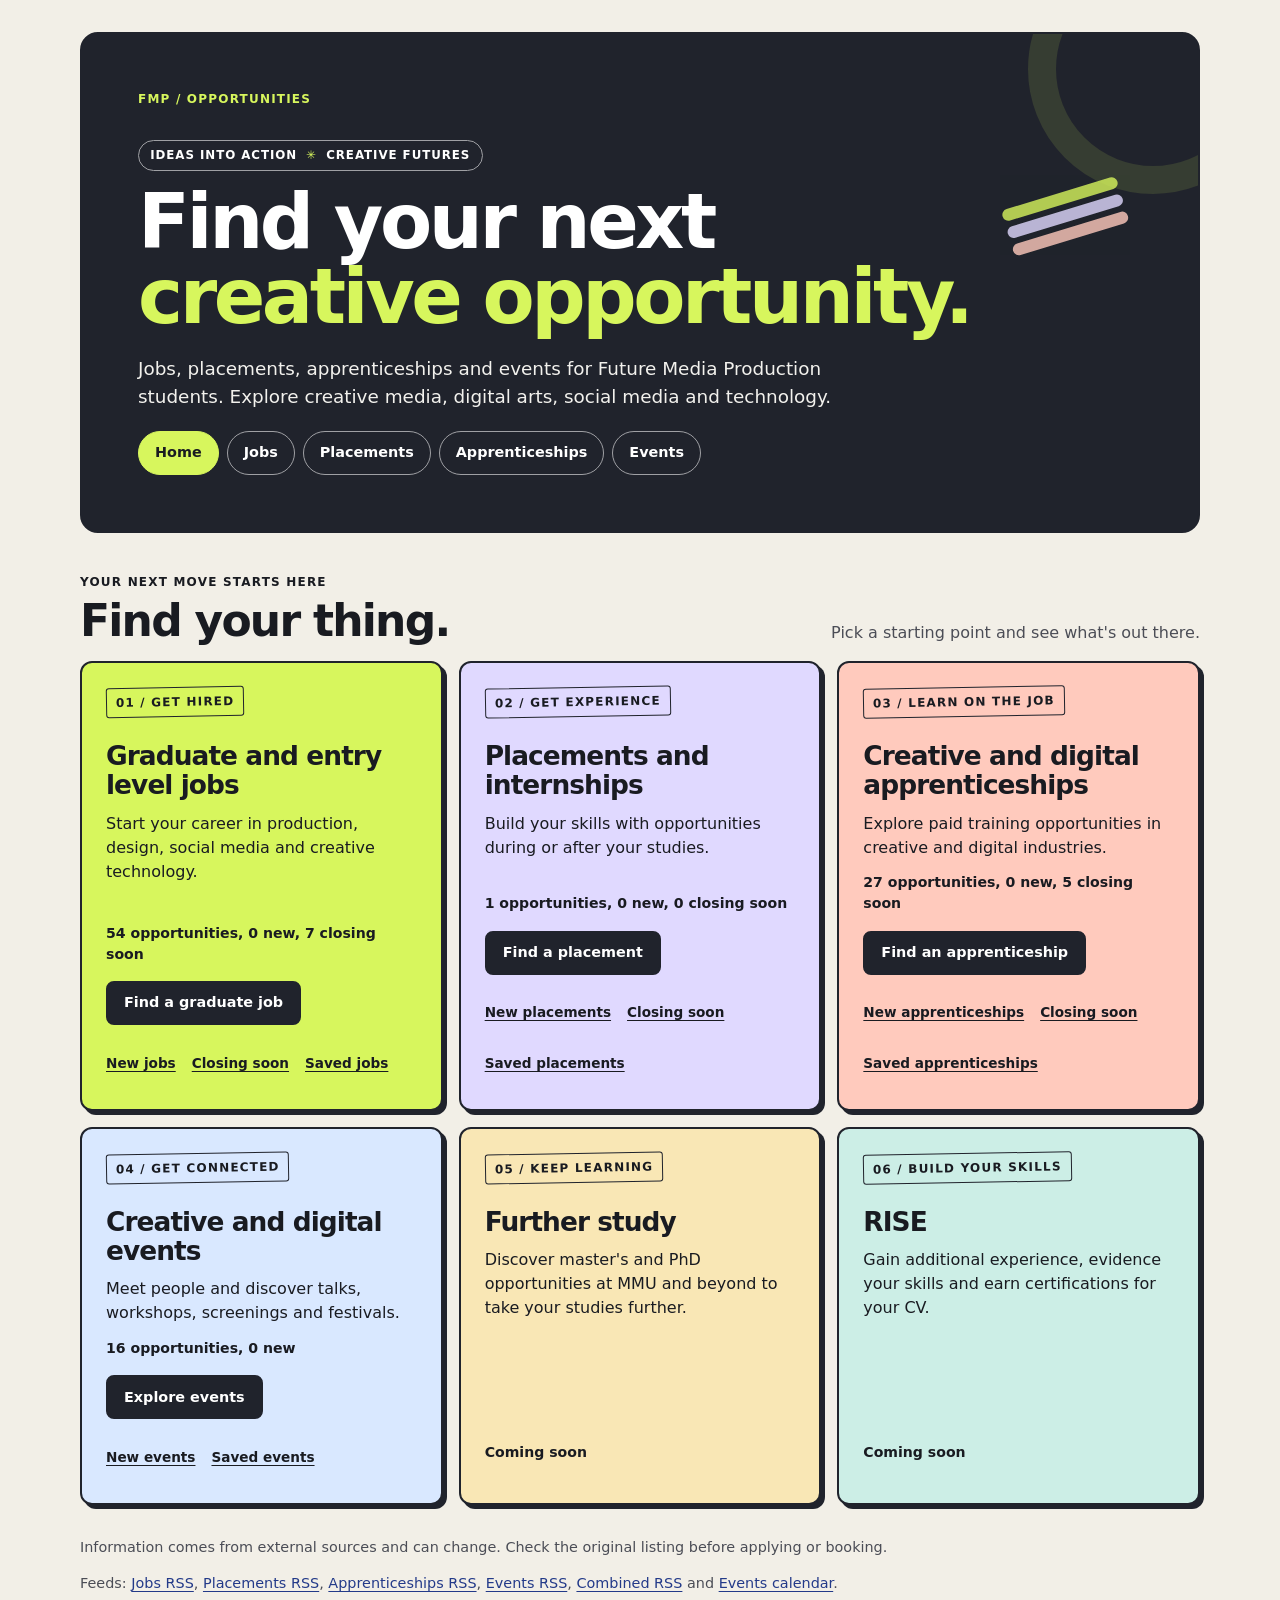
==== commit a1f34760: "Add further study and RISE placeholders Co-authored-by: Copilot <223556219+Copilot@users.noreply.git" ====
--- a/docs/index.html
+++ b/docs/index.html
@@ -63,6 +63,18 @@
           <a class="button button-primary" href="events.html">Explore events</a>
           <div class="quick-links"><a href="events.html?view=new">New events</a><a href="events.html?view=saved">Saved events</a></div>
         </li>
+        <li class="card home-card">
+          <p class="card-label" aria-hidden="true">05 / Keep learning</p>
+          <h3 class="card-title">Further study</h3>
+          <p>Discover master's and PhD opportunities at MMU and beyond to take your studies further.</p>
+          <p class="home-count">Coming soon</p>
+        </li>
+        <li class="card home-card">
+          <p class="card-label" aria-hidden="true">06 / Build your skills</p>
+          <h3 class="card-title">RISE</h3>
+          <p>Gain additional experience, evidence your skills and earn certifications for your CV.</p>
+          <p class="home-count">Coming soon</p>
+        </li>
       </ul>
       <p class="notice">Information comes from external sources and can change. Check the original listing before applying or booking.</p>
       <p class="status-bar">Feeds: <a href="jobs.xml">Jobs RSS</a>, <a href="placements.xml">Placements RSS</a>, <a href="apprenticeships.xml">Apprenticeships RSS</a>, <a href="events.xml">Events RSS</a>, <a href="all.xml">Combined RSS</a> and <a href="events.ics">Events calendar</a>.</p>
--- a/docs/styles.css
+++ b/docs/styles.css
@@ -288,6 +288,8 @@
 .home-card:nth-child(2) { background: var(--lilac); }
 .home-card:nth-child(3) { background: var(--coral); }
 .home-card:nth-child(4) { background: #d9e8ff; }
+.home-card:nth-child(5) { background: #f9e7b5; }
+.home-card:nth-child(6) { background: #cceee6; }
 
 .card-label {
   margin-bottom: 1.5rem;
